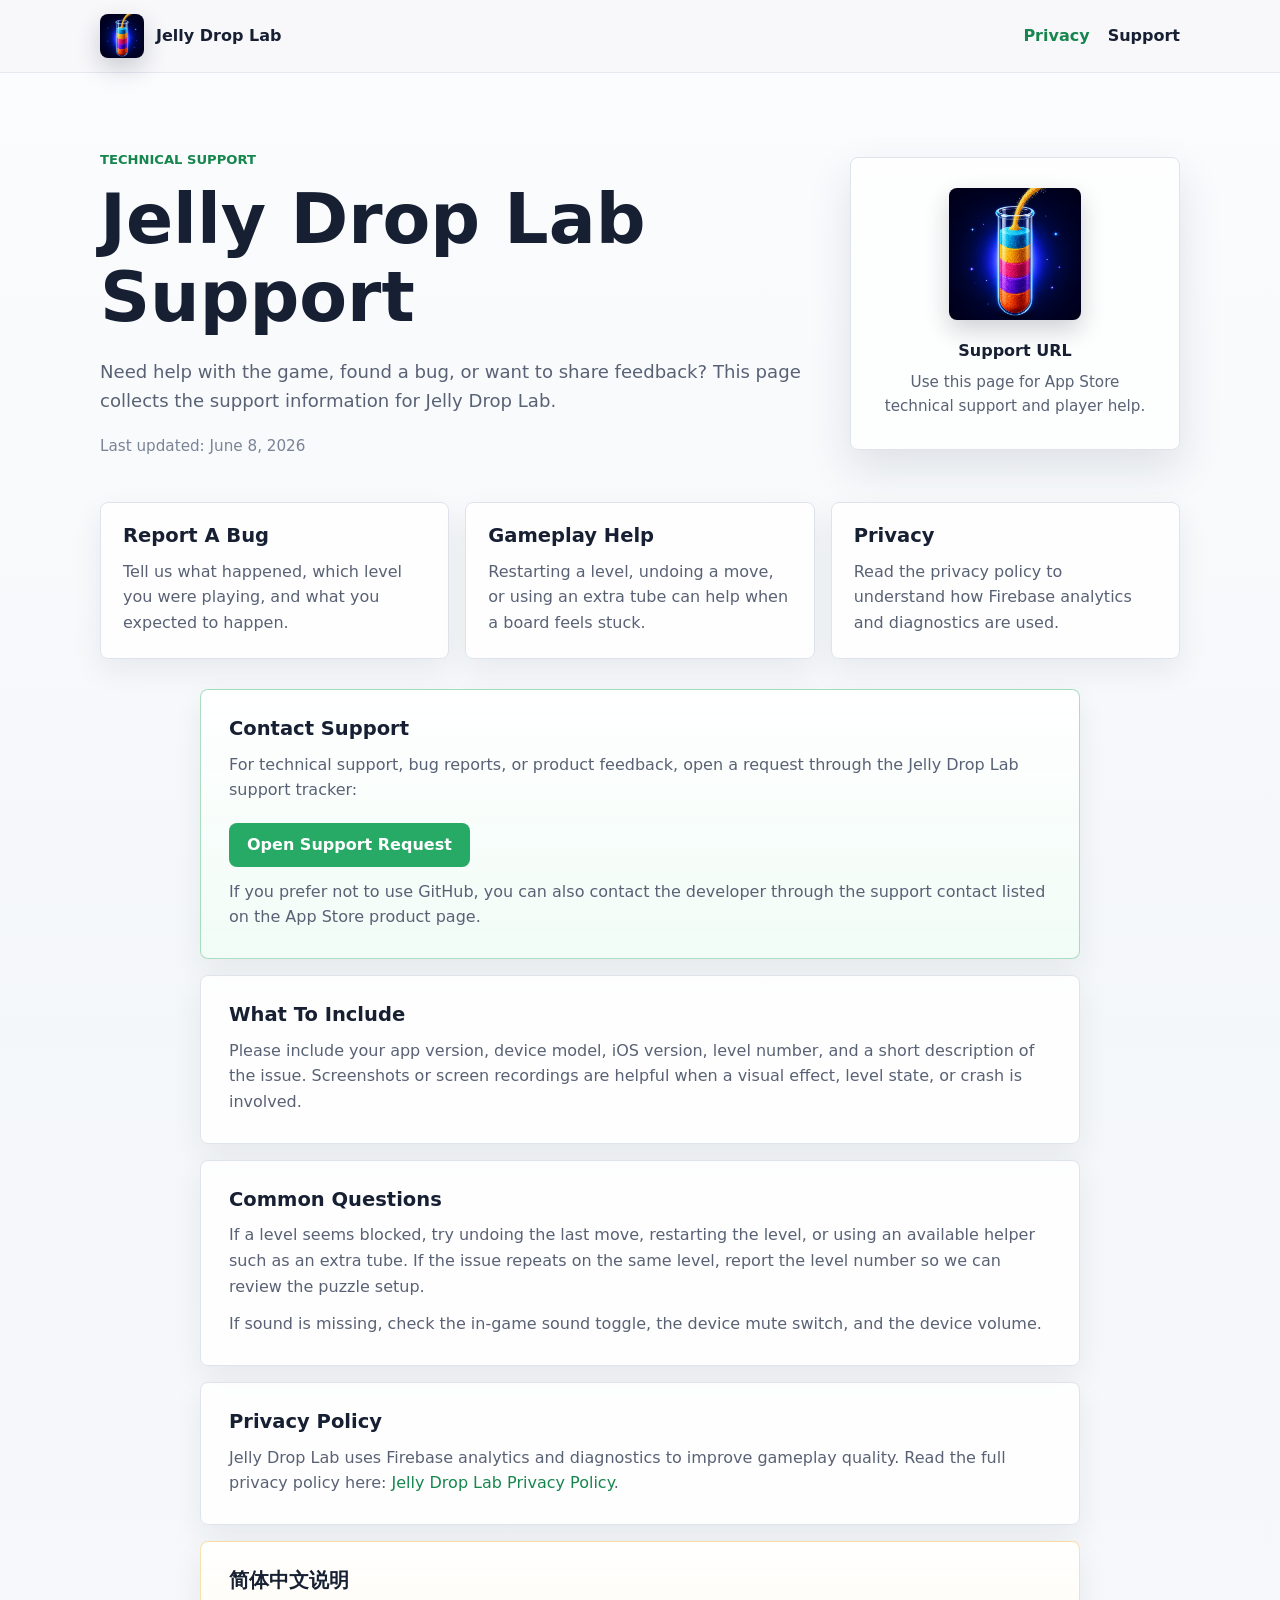
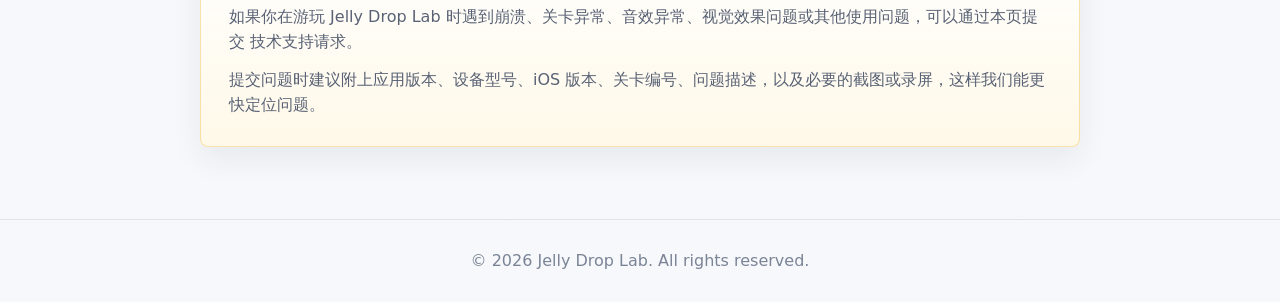
==== support/index.html @ a0887553 "Initialize Jelly Drop Lab privacy and support site" ====
<!doctype html>
<html lang="en">
<head>
  <meta charset="utf-8">
  <meta name="viewport" content="width=device-width, initial-scale=1">
  <meta name="robots" content="index,follow">
  <meta name="description" content="Technical support page for Jelly Drop Lab.">
  <title>Support | Jelly Drop Lab</title>
  <link rel="icon" href="../assets/app-icon.png">
  <link rel="apple-touch-icon" href="../assets/app-icon.png">
  <link rel="stylesheet" href="../assets/styles.css">
</head>
<body>
  <header class="site-header">
    <nav class="top-nav" aria-label="Page navigation">
      <a class="brand" href="../privacy.html" aria-label="Jelly Drop Lab">
        <img src="../assets/app-icon.png" alt="" width="44" height="44">
        <span>Jelly Drop Lab</span>
      </a>
      <div class="nav-links">
        <a href="../privacy.html">Privacy</a>
        <a href="./" aria-current="page">Support</a>
      </div>
    </nav>
  </header>

  <main>
    <section class="hero support-hero">
      <div class="hero-copy">
        <p class="eyebrow">Technical Support</p>
        <h1>Jelly Drop Lab Support</h1>
        <p class="lead">
          Need help with the game, found a bug, or want to share feedback? This page collects the
          support information for Jelly Drop Lab.
        </p>
        <p class="updated">Last updated: June 8, 2026</p>
      </div>
      <div class="hero-badge" aria-label="Support summary">
        <img src="../assets/app-icon.png" alt="Jelly Drop Lab app icon" width="132" height="132">
        <div>
          <strong>Support URL</strong>
          <span>Use this page for App Store technical support and player help.</span>
        </div>
      </div>
    </section>

    <section class="summary-grid" aria-label="Support quick links">
      <article>
        <h2>Report A Bug</h2>
        <p>Tell us what happened, which level you were playing, and what you expected to happen.</p>
      </article>
      <article>
        <h2>Gameplay Help</h2>
        <p>Restarting a level, undoing a move, or using an extra tube can help when a board feels stuck.</p>
      </article>
      <article>
        <h2>Privacy</h2>
        <p>Read the privacy policy to understand how Firebase analytics and diagnostics are used.</p>
      </article>
    </section>

    <section class="policy support-content">
      <article class="policy-section contact-panel">
        <h2>Contact Support</h2>
        <p>
          For technical support, bug reports, or product feedback, open a request through the Jelly Drop Lab support
          tracker:
        </p>
        <p>
          <a class="button-link" href="https://github.com/VelvetRogue5/jelly-drop-lab-site/issues" rel="noopener">Open Support Request</a>
        </p>
        <p>
          If you prefer not to use GitHub, you can also contact the developer through the support contact listed on
          the App Store product page.
        </p>
      </article>

      <article class="policy-section">
        <h2>What To Include</h2>
        <p>
          Please include your app version, device model, iOS version, level number, and a short description of the
          issue. Screenshots or screen recordings are helpful when a visual effect, level state, or crash is involved.
        </p>
      </article>

      <article class="policy-section">
        <h2>Common Questions</h2>
        <p>
          If a level seems blocked, try undoing the last move, restarting the level, or using an available helper
          such as an extra tube. If the issue repeats on the same level, report the level number so we can review the
          puzzle setup.
        </p>
        <p>
          If sound is missing, check the in-game sound toggle, the device mute switch, and the device volume.
        </p>
      </article>

      <article class="policy-section">
        <h2>Privacy Policy</h2>
        <p>
          Jelly Drop Lab uses Firebase analytics and diagnostics to improve gameplay quality. Read the full privacy
          policy here:
          <a href="../privacy.html">Jelly Drop Lab Privacy Policy</a>.
        </p>
      </article>

      <article lang="zh-Hans" class="policy-section localized">
        <h2>简体中文说明</h2>
        <p>
          如果你在游玩 Jelly Drop Lab 时遇到崩溃、关卡异常、音效异常、视觉效果问题或其他使用问题，可以通过本页提交
          技术支持请求。
        </p>
        <p>
          提交问题时建议附上应用版本、设备型号、iOS 版本、关卡编号、问题描述，以及必要的截图或录屏，这样我们能更快定位问题。
        </p>
      </article>
    </section>
  </main>

  <footer class="site-footer">
    <p>© 2026 Jelly Drop Lab. All rights reserved.</p>
  </footer>
</body>
</html>
---- assets/styles.css ----
:root {
  color-scheme: light;
  --ink: #172033;
  --muted: #596275;
  --paper: #f7f8fb;
  --panel: #ffffff;
  --line: #dfe4ec;
  --accent: #26aa65;
  --accent-strong: #16864e;
  --gold: #f4b93f;
  --shadow: 0 18px 44px rgba(35, 47, 72, 0.12);
}

* {
  box-sizing: border-box;
}

html {
  scroll-behavior: smooth;
}

body {
  margin: 0;
  background: linear-gradient(180deg, #fbfcfe 0%, #f4f7f9 54%, var(--paper) 100%);
  color: var(--ink);
  font-family: Inter, ui-sans-serif, system-ui, -apple-system, BlinkMacSystemFont, "Segoe UI", sans-serif;
  line-height: 1.6;
}

a {
  color: var(--accent-strong);
  text-decoration: none;
}

a:hover {
  text-decoration: underline;
}

.site-header {
  position: sticky;
  top: 0;
  z-index: 5;
  border-bottom: 1px solid rgba(223, 228, 236, 0.78);
  background: rgba(247, 248, 251, 0.88);
  backdrop-filter: blur(16px);
}

.top-nav {
  display: flex;
  align-items: center;
  justify-content: space-between;
  width: min(1080px, calc(100% - 32px));
  min-height: 72px;
  margin: 0 auto;
}

.brand {
  display: inline-flex;
  align-items: center;
  gap: 12px;
  color: var(--ink);
  font-weight: 800;
}

.nav-links {
  display: flex;
  align-items: center;
  gap: 18px;
  font-weight: 700;
}

.nav-links a[aria-current="page"] {
  color: var(--ink);
}

.brand img,
.hero-badge img,
.redirect-card img {
  border-radius: 8px;
  box-shadow: 0 10px 24px rgba(20, 28, 44, 0.2);
}

.hero {
  display: grid;
  grid-template-columns: minmax(0, 1fr) 330px;
  gap: 32px;
  align-items: center;
  width: min(1080px, calc(100% - 32px));
  margin: 0 auto;
  padding: 76px 0 34px;
}

.support-hero {
  padding-bottom: 44px;
}

.eyebrow {
  margin: 0 0 10px;
  color: var(--accent-strong);
  font-size: 0.82rem;
  font-weight: 800;
  letter-spacing: 0;
  text-transform: uppercase;
}

h1,
h2 {
  margin: 0;
  line-height: 1.12;
  letter-spacing: 0;
}

h1 {
  max-width: 780px;
  font-size: 4.35rem;
}

h2 {
  font-size: 1.22rem;
}

.lead {
  max-width: 760px;
  margin: 22px 0 0;
  color: var(--muted);
  font-size: 1.13rem;
}

.updated {
  margin: 18px 0 0;
  color: #7a8496;
  font-size: 0.95rem;
}

.hero-badge {
  display: grid;
  justify-items: center;
  gap: 18px;
  border: 1px solid var(--line);
  border-radius: 8px;
  background: rgba(255, 255, 255, 0.76);
  padding: 30px;
  box-shadow: var(--shadow);
  text-align: center;
}

.hero-badge strong,
.hero-badge span {
  display: block;
}

.hero-badge strong {
  margin-bottom: 6px;
  font-size: 1rem;
}

.hero-badge span {
  color: var(--muted);
  font-size: 0.95rem;
}

.summary-grid {
  display: grid;
  grid-template-columns: repeat(3, minmax(0, 1fr));
  gap: 16px;
  width: min(1080px, calc(100% - 32px));
  margin: 0 auto 22px;
}

.summary-grid article,
.policy-section {
  border: 1px solid var(--line);
  border-radius: 8px;
  background: rgba(255, 255, 255, 0.88);
  box-shadow: 0 12px 30px rgba(35, 47, 72, 0.07);
}

.summary-grid article {
  padding: 22px;
}

.summary-grid p,
.policy-section p {
  margin: 12px 0 0;
  color: var(--muted);
}

.policy {
  display: grid;
  gap: 16px;
  width: min(880px, calc(100% - 32px));
  margin: 0 auto;
  padding: 18px 0 72px;
}

.support-content {
  padding-top: 8px;
}

.policy-section {
  padding: 28px;
}

.contact-panel {
  border-color: rgba(38, 170, 101, 0.38);
  background: linear-gradient(180deg, rgba(255, 255, 255, 0.94), rgba(240, 252, 246, 0.92));
}

.localized {
  border-color: rgba(244, 185, 63, 0.42);
  background: linear-gradient(180deg, rgba(255, 255, 255, 0.96), rgba(255, 248, 230, 0.92));
}

.site-footer {
  border-top: 1px solid var(--line);
  padding: 28px 16px;
  color: #7a8496;
  text-align: center;
}

.site-footer p {
  margin: 0;
}

.redirect-page {
  display: grid;
  min-height: 100vh;
  place-items: center;
  padding: 24px;
}

.redirect-card {
  width: min(360px, 100%);
  border: 1px solid var(--line);
  border-radius: 8px;
  background: var(--panel);
  padding: 30px;
  box-shadow: var(--shadow);
  text-align: center;
}

.redirect-card h1 {
  margin-top: 16px;
  font-size: 2rem;
}

.redirect-card p {
  color: var(--muted);
}

.button-link {
  display: inline-flex;
  align-items: center;
  justify-content: center;
  min-height: 44px;
  margin-top: 8px;
  border-radius: 8px;
  background: var(--accent);
  color: #ffffff;
  font-weight: 800;
  padding: 0 18px;
}

.button-link:hover {
  background: var(--accent-strong);
  text-decoration: none;
}

@media (max-width: 760px) {
  .top-nav {
    width: min(100% - 24px, 1080px);
  }

  .hero {
    grid-template-columns: 1fr;
    width: min(100% - 24px, 1080px);
    padding-top: 44px;
  }

  .top-nav {
    gap: 12px;
  }

  .nav-links {
    gap: 12px;
    font-size: 0.95rem;
  }

  h1 {
    font-size: 2.85rem;
  }

  .hero-badge {
    justify-items: start;
    grid-template-columns: 76px 1fr;
    text-align: left;
    padding: 18px;
  }

  .hero-badge img {
    width: 76px;
    height: 76px;
  }

  .summary-grid {
    grid-template-columns: 1fr;
    width: min(100% - 24px, 1080px);
  }

  .policy {
    width: min(100% - 24px, 880px);
  }

  .policy-section {
    padding: 22px;
  }
}
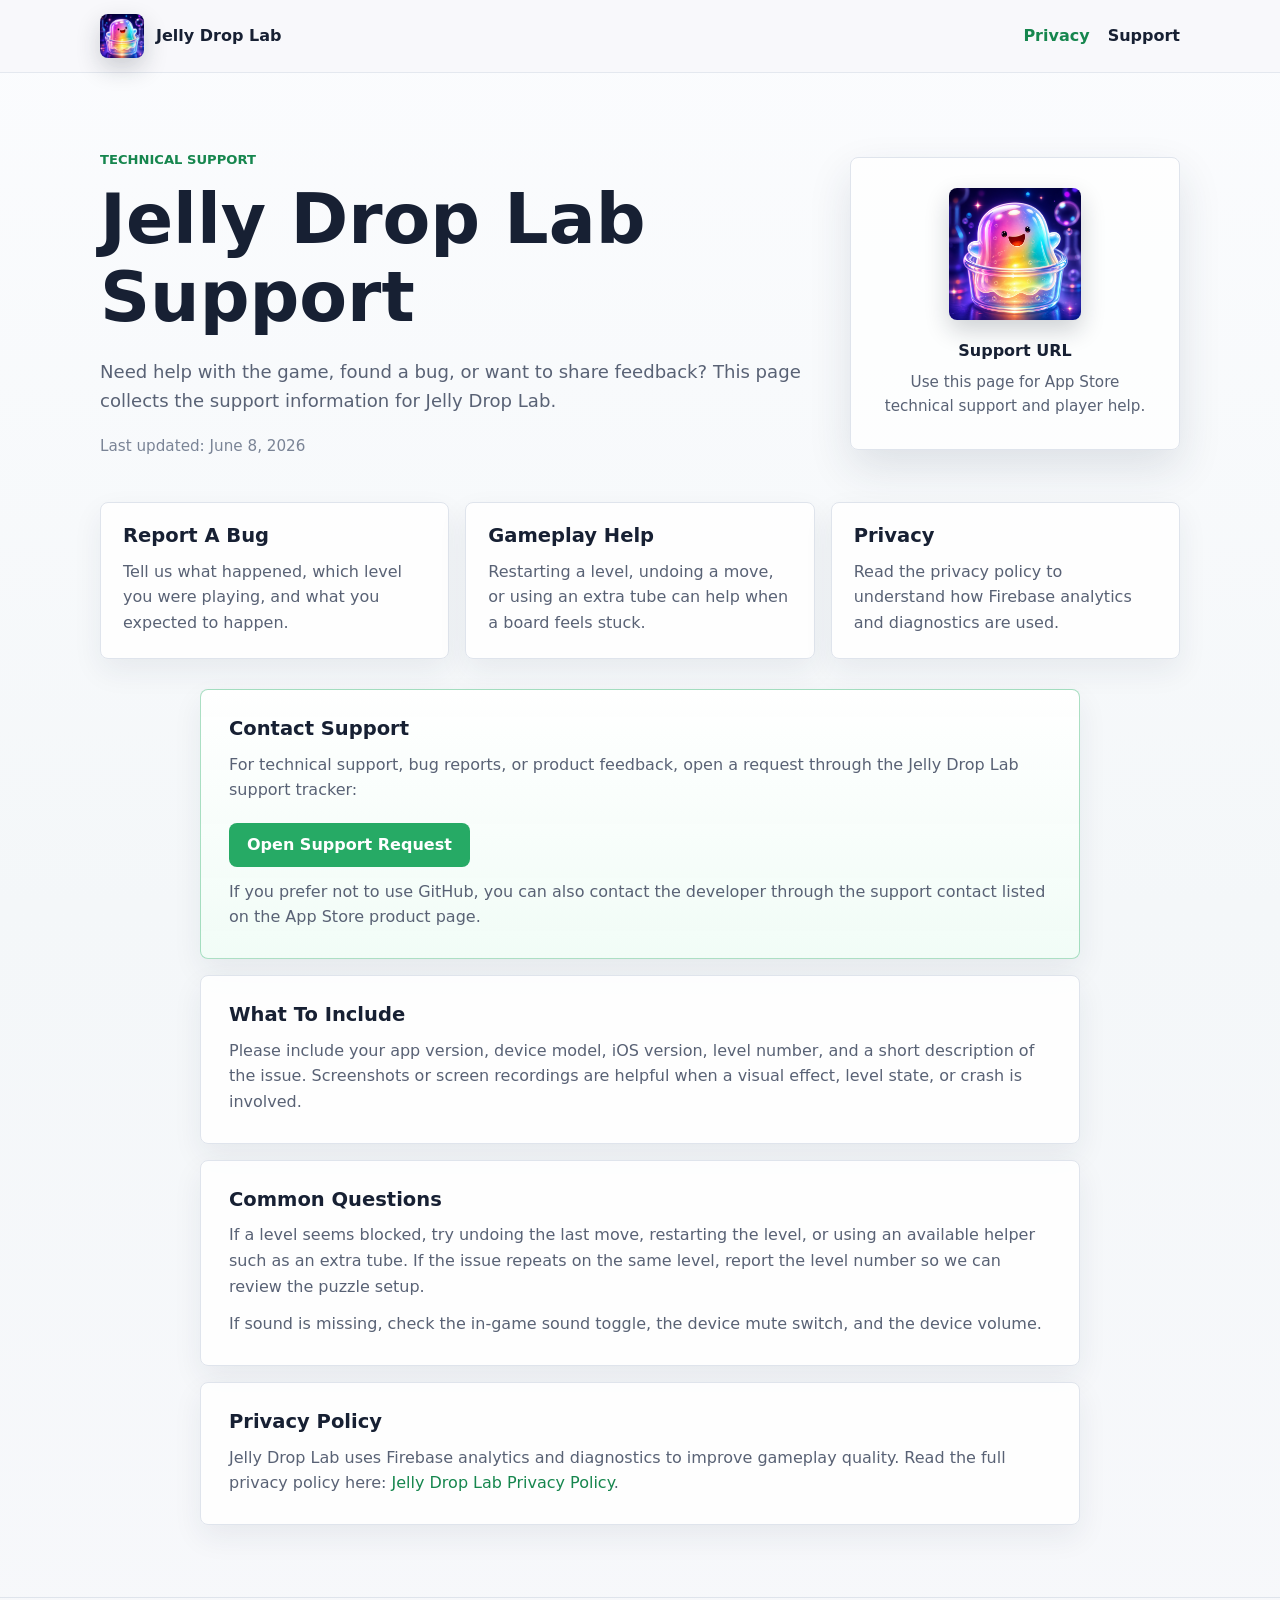
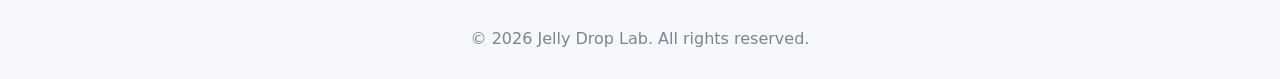
==== commit cc9e3ebd: "Remove Chinese localized policy/support sections" ====
--- a/support/index.html
+++ b/support/index.html
@@ -103,17 +103,6 @@
           <a href="../privacy.html">Jelly Drop Lab Privacy Policy</a>.
         </p>
       </article>
-
-      <article lang="zh-Hans" class="policy-section localized">
-        <h2>简体中文说明</h2>
-        <p>
-          如果你在游玩 Jelly Drop Lab 时遇到崩溃、关卡异常、音效异常、视觉效果问题或其他使用问题，可以通过本页提交
-          技术支持请求。
-        </p>
-        <p>
-          提交问题时建议附上应用版本、设备型号、iOS 版本、关卡编号、问题描述，以及必要的截图或录屏，这样我们能更快定位问题。
-        </p>
-      </article>
     </section>
   </main>
 
--- a/assets/styles.css
+++ b/assets/styles.css
@@ -206,9 +206,9 @@
   background: linear-gradient(180deg, rgba(255, 255, 255, 0.94), rgba(240, 252, 246, 0.92));
 }
 
-.localized {
-  border-color: rgba(244, 185, 63, 0.42);
-  background: linear-gradient(180deg, rgba(255, 255, 255, 0.96), rgba(255, 248, 230, 0.92));
+
+article[lang="zh-Hans"] {
+  display: none;
 }
 
 .site-footer {
